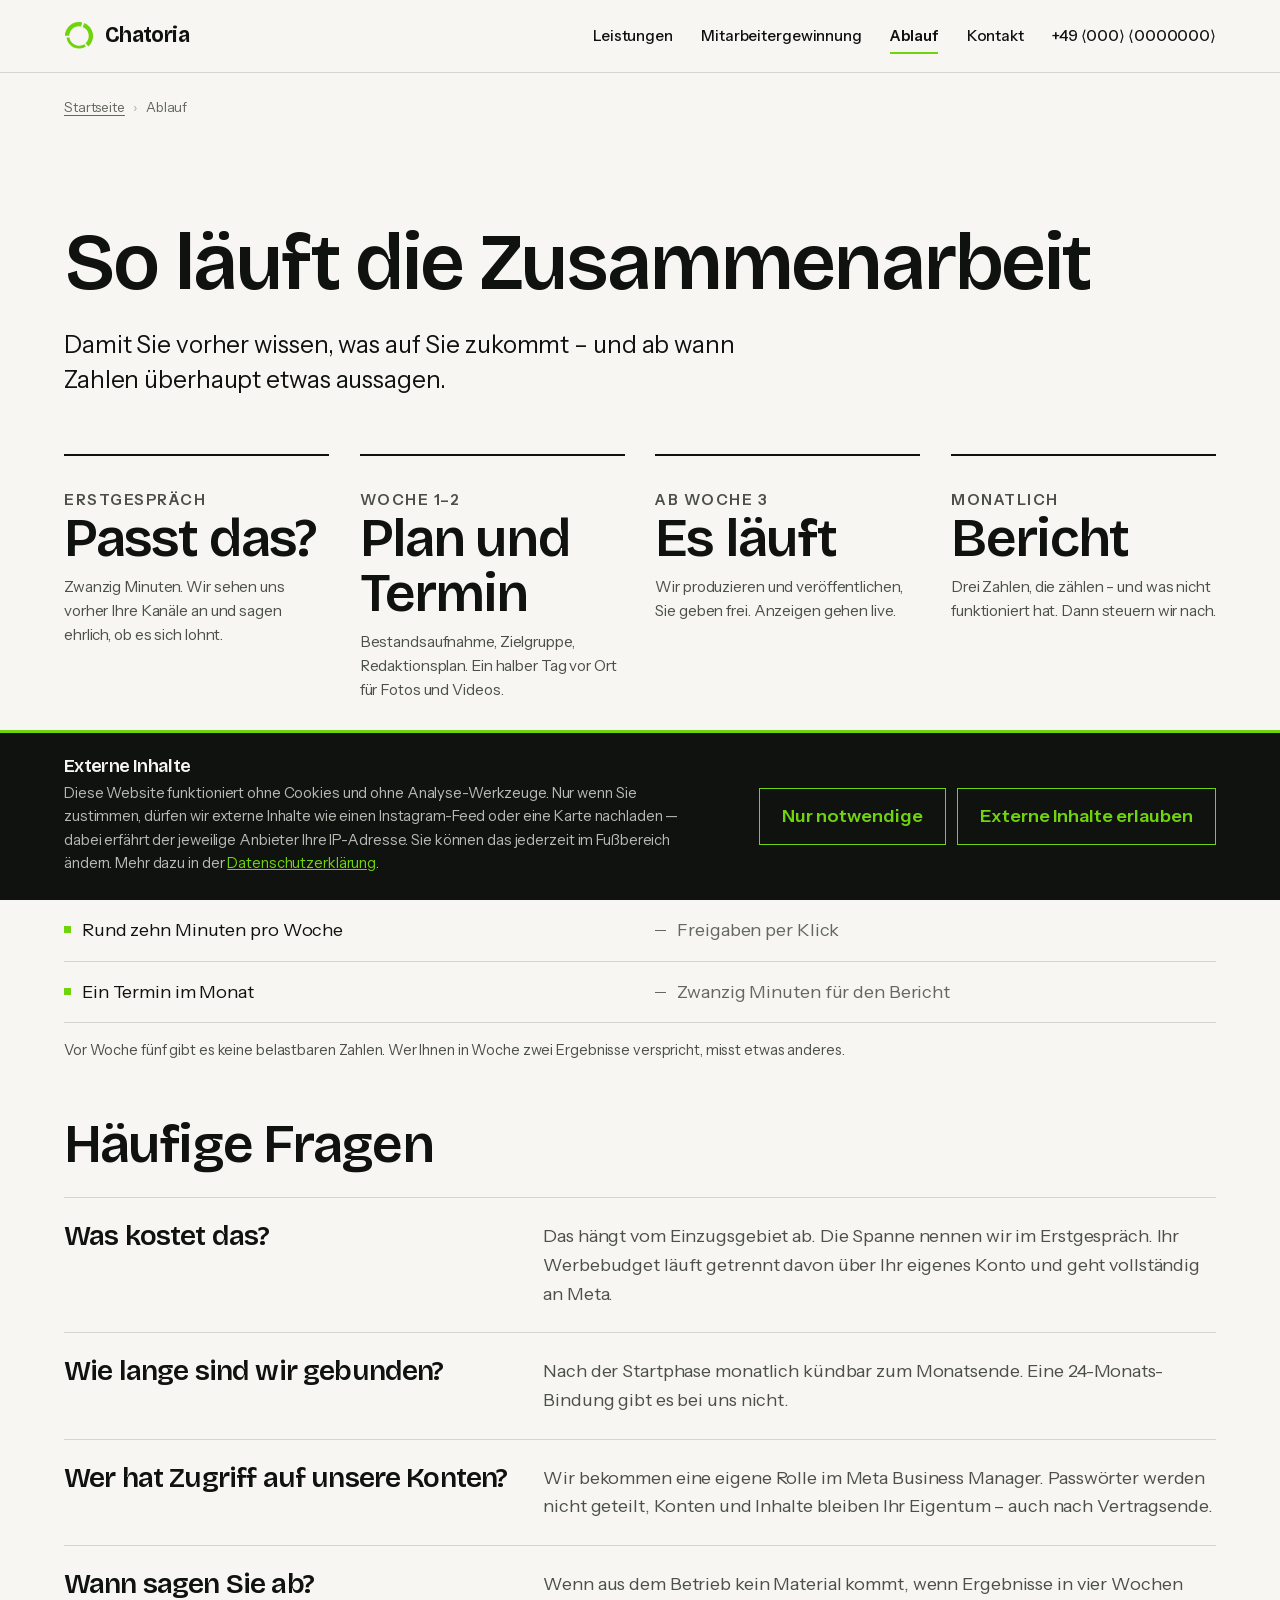
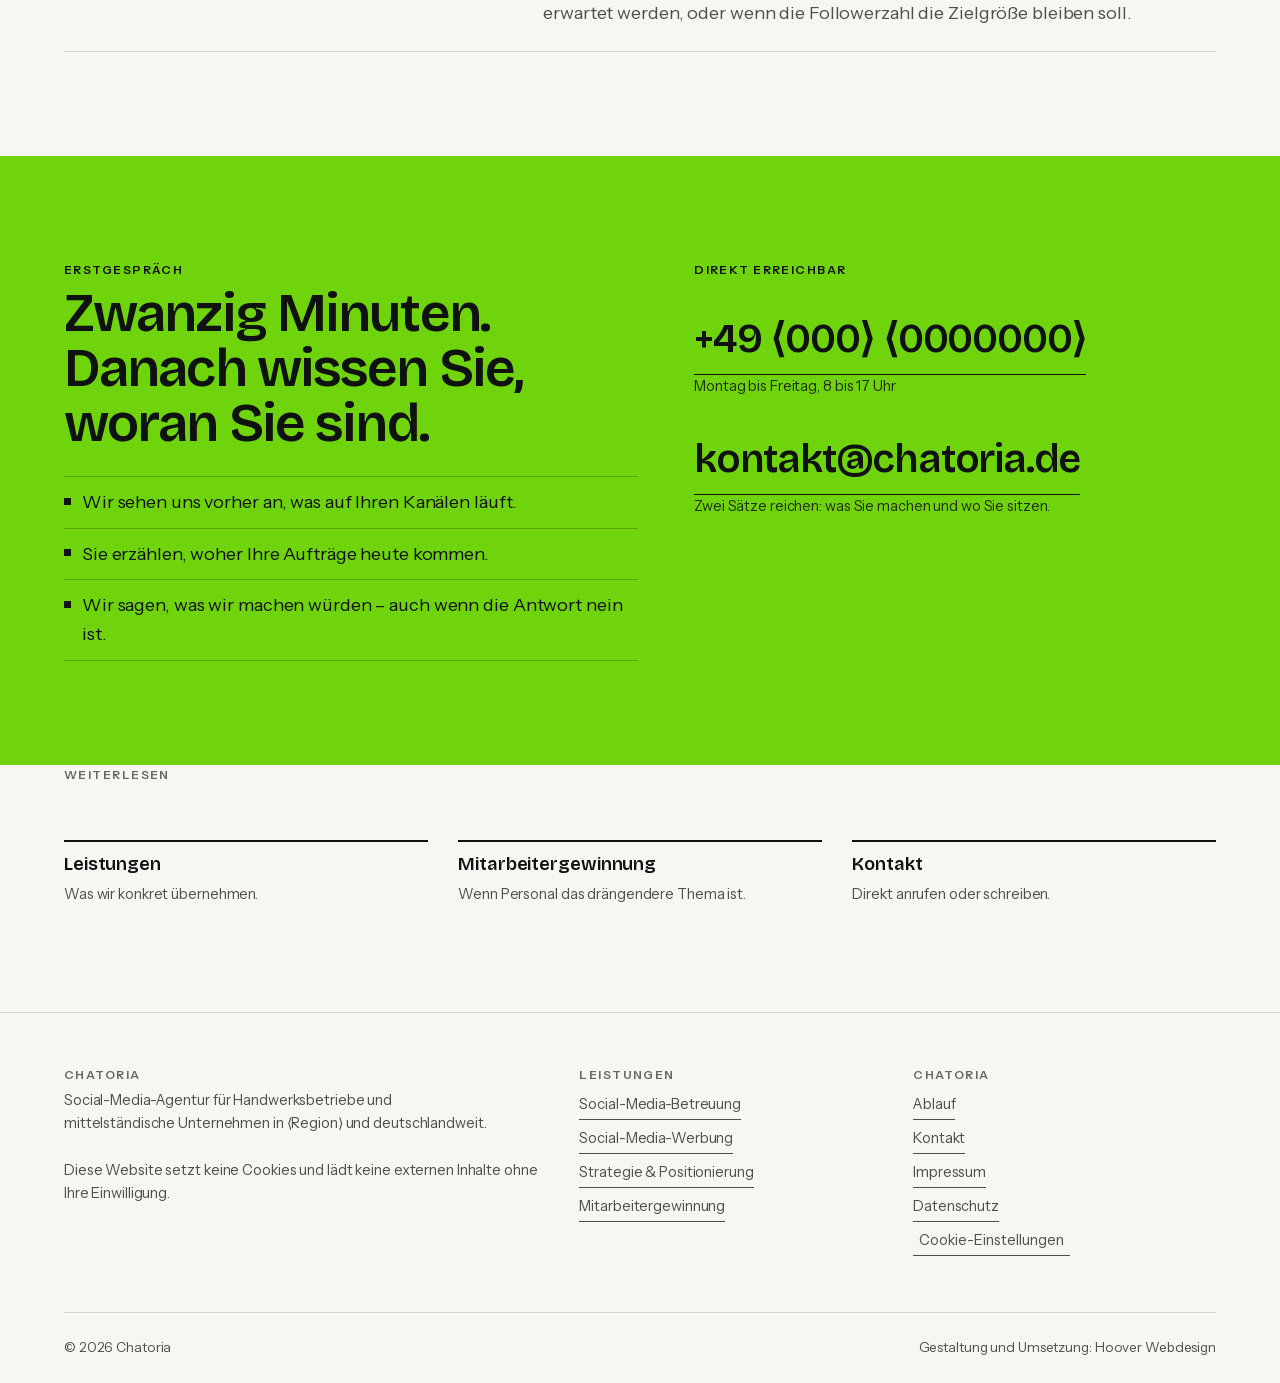
==== ablauf/index.html @ 35002ccc "Demo-Stand 2026-08-23 19:12" ====
<!doctype html>
<html lang="de">
<head>
<meta charset="utf-8">
<meta name="viewport" content="width=device-width, initial-scale=1, viewport-fit=cover">
<meta http-equiv="Content-Security-Policy" content="default-src 'self'; script-src 'self'; style-src 'self'; img-src 'self' data:; font-src 'self'; connect-src 'none'; object-src 'none'; frame-src 'none'; base-uri 'self'; form-action 'self'">
<meta name="referrer" content="strict-origin-when-cross-origin">

<title>Ablauf der Zusammenarbeit | Chatoria</title>
<meta name="description" content="So läuft die Zusammenarbeit mit Chatoria: Erstgespräch, Audit und Plan, Umsetzung, Monatsbericht. Ihr Aufwand liegt bei rund einer Stunde im Monat.">
<link rel="canonical" href="https://www.chatoria.de/ablauf/">
<meta name="robots" content="index, follow, max-image-preview:large">
<meta name="theme-color" content="#F7F6F3">

<meta property="og:type" content="website">
<meta property="og:locale" content="de_DE">
<meta property="og:site_name" content="Chatoria">
<meta property="og:title" content="So läuft die Zusammenarbeit">
<meta property="og:description" content="So läuft die Zusammenarbeit mit Chatoria: Erstgespräch, Audit und Plan, Umsetzung, Monatsbericht. Ihr Aufwand liegt bei rund einer Stunde im Monat.">
<meta property="og:url" content="https://www.chatoria.de/ablauf/">
<meta property="og:image" content="https://www.chatoria.de/assets/img/og.png">
<meta name="twitter:card" content="summary_large_image">

<link rel="icon" href="data:image/svg+xml,%3Csvg xmlns='http://www.w3.org/2000/svg' viewBox='0 0 100 100'%3E%3Crect width='100' height='100' fill='%23101210'/%3E%3Cg fill='%236FD40C' transform='translate(50 50) scale(.82) translate(-50 -50)'%3E%3Cpath d='M67.61 6.42A47 47 0 0 1 81.45 84.93L71.75 74.15A32.5 32.5 0 0 0 62.17 19.87Z'/%3E%3Cpath d='M72.87 85.22A42 42 0 0 1 8.41 55.85L17.82 54.52A32.5 32.5 0 0 0 67.7 77.26Z'/%3E%3Cpath d='M3.01 49.18A47 47 0 0 1 60.57 4.2L57.31 18.33A32.5 32.5 0 0 0 17.5 49.43Z'/%3E%3C/g%3E%3C/svg%3E">
<link rel="preload" href="/assets/fonts/bricolage-latin.woff2" as="font" type="font/woff2" crossorigin>
<link rel="preload" href="/assets/fonts/instrument-latin.woff2" as="font" type="font/woff2" crossorigin>
<link rel="stylesheet" href="/assets/css/style.css?v=20260823">

<script type="application/ld+json">
{
  "@context": "https://schema.org",
  "@graph": [
    {
      "@type": "ProfessionalService",
      "@id": "https://www.chatoria.de/#org",
      "name": "Chatoria",
      "description": "Social-Media-Agentur für Handwerksbetriebe und mittelständische Unternehmen: Betreuung von Instagram- und Facebook-Kanälen, Werbeanzeigen und Mitarbeitergewinnung.",
      "url": "https://www.chatoria.de/",
      "email": "kontakt@chatoria.de",
      "telephone": "+49-000-0000000",
      "address": { "@type": "PostalAddress", "streetAddress": "⟨Straße⟩", "postalCode": "⟨PLZ⟩", "addressLocality": "⟨Ort⟩", "addressCountry": "DE" },
      "areaServed": { "@type": "Country", "name": "Deutschland" },
      "knowsAbout": ["Social Media für Handwerksbetriebe","Instagram für Handwerker","Facebook-Werbeanzeigen","Mitarbeitergewinnung über Social Media","Content-Planung","Social-Media-Strategie"]
    },
    {
      "@type": "BreadcrumbList",
      "itemListElement": [
      {"@type":"ListItem","position":1,"name":"Startseite","item":"https://www.chatoria.de/"},
      {"@type":"ListItem","position":2,"name":"Ablauf","item":"https://www.chatoria.de/ablauf/"}
      ]
    }
  ]
}
</script>
</head>
<body>
<a class="skip" href="#inhalt">Zum Inhalt springen</a>

<header class="kopf">
  <div class="breit kopf__innen">
    <a class="logo" href="/" aria-label="Chatoria, zur Startseite">
      <svg viewBox="0 0 100 100" aria-hidden="true">
        <path d="M67.61 6.42A47 47 0 0 1 81.45 84.93L71.75 74.15A32.5 32.5 0 0 0 62.17 19.87Z"/>
        <path d="M72.87 85.22A42 42 0 0 1 8.41 55.85L17.82 54.52A32.5 32.5 0 0 0 67.7 77.26Z"/>
        <path d="M3.01 49.18A47 47 0 0 1 60.57 4.2L57.31 18.33A32.5 32.5 0 0 0 17.5 49.43Z"/>
      </svg>
      <span>Chatoria</span>
    </a>
    <nav class="nav" aria-label="Hauptnavigation">
      <a href="/leistungen/">Leistungen</a>
      <a href="/mitarbeitergewinnung/">Mitarbeitergewinnung</a>
      <a href="/ablauf/" aria-current="page">Ablauf</a>
      <a href="/kontakt/">Kontakt</a>
      <a class="nav__tel" href="tel:+490000000000">+49 ⟨000⟩ ⟨0000000⟩</a>
    </nav>
  </div>
</header>

<nav class="breit krumen" aria-label="Brotkrumennavigation">
  <ol>
    <li><a href="/">Startseite</a></li>
    <li><span aria-current="page">Ablauf</span></li>
  </ol>
</nav>

<main id="inhalt" class="breit block">
  <h1>So läuft die Zusammenarbeit</h1>
  <p class="gross liste--nah">Damit Sie vorher wissen, was auf Sie zukommt – und ab wann Zahlen überhaupt etwas aussagen.</p>

  <div class="ablauf liste">
    <div class="schritt">
      <p class="schritt__zeit">Erstgespräch</p>
      <h2>Passt das?</h2>
      <p>Zwanzig Minuten. Wir sehen uns vorher Ihre Kanäle an und sagen ehrlich, ob es sich lohnt.</p>
    </div>
    <div class="schritt">
      <p class="schritt__zeit">Woche 1–2</p>
      <h2>Plan und Termin</h2>
      <p>Bestandsaufnahme, Zielgruppe, Redaktionsplan. Ein halber Tag vor Ort für Fotos und Videos.</p>
    </div>
    <div class="schritt">
      <p class="schritt__zeit">Ab Woche 3</p>
      <h2>Es läuft</h2>
      <p>Wir produzieren und veröffentlichen, Sie geben frei. Anzeigen gehen live.</p>
    </div>
    <div class="schritt">
      <p class="schritt__zeit">Monatlich</p>
      <h2>Bericht</h2>
      <p>Drei Zahlen, die zählen – und was nicht funktioniert hat. Dann steuern wir nach.</p>
    </div>
  </div>

  <section class="liste">
    <h2>Was bei Ihnen an Zeit hängen bleibt</h2>
    <div class="liste--nah">
      <div class="paar"><p class="paar__ja">Einmalig ein halber Tag</p><p class="paar__nein">Der Termin vor Ort für Fotos und Videos</p></div>
      <div class="paar"><p class="paar__ja">Rund zehn Minuten pro Woche</p><p class="paar__nein">Freigaben per Klick</p></div>
      <div class="paar"><p class="paar__ja">Ein Termin im Monat</p><p class="paar__nein">Zwanzig Minuten für den Bericht</p></div>
    </div>
    <p class="klein hinweis">Vor Woche fünf gibt es keine belastbaren Zahlen. Wer Ihnen in Woche zwei Ergebnisse verspricht, misst etwas anderes.</p>
  </section>

  <section class="liste">
    <h2>Häufige Fragen</h2>
    <div class="liste--nah">
      <div class="frage"><h3>Was kostet das?</h3><p>Das hängt vom Einzugsgebiet ab. Die Spanne nennen wir im Erstgespräch. Ihr Werbebudget läuft getrennt davon über Ihr eigenes Konto und geht vollständig an Meta.</p></div>
      <div class="frage"><h3>Wie lange sind wir gebunden?</h3><p>Nach der Startphase monatlich kündbar zum Monatsende. Eine 24-Monats-Bindung gibt es bei uns nicht.</p></div>
      <div class="frage"><h3>Wer hat Zugriff auf unsere Konten?</h3><p>Wir bekommen eine eigene Rolle im Meta Business Manager. Passwörter werden nicht geteilt, Konten und Inhalte bleiben Ihr Eigentum – auch nach Vertragsende.</p></div>
      <div class="frage"><h3>Wann sagen Sie ab?</h3><p>Wenn aus dem Betrieb kein Material kommt, wenn Ergebnisse in vier Wochen erwartet werden, oder wenn die Followerzahl die Zielgröße bleiben soll.</p></div>
    </div>
  </section>
</main>

  <section class="kontakt block">
    <div class="breit kontakt__innen">
      <div>
        <div class="kopfgruppe kopfgruppe--eng"><p class="marke erbt">Erstgespräch</p>
        <h2>Zwanzig Minuten. Danach wissen Sie, woran Sie sind.</h2></div>
        <div class="liste--nah">
          <p class="kontakt__punkt">Wir sehen uns vorher an, was auf Ihren Kanälen läuft.</p>
          <p class="kontakt__punkt">Sie erzählen, woher Ihre Aufträge heute kommen.</p>
          <p class="kontakt__punkt">Wir sagen, was wir machen würden – auch wenn die Antwort nein ist.</p>
        </div>
      </div>
      <div class="kontakt__wege">
        <p class="marke erbt">Direkt erreichbar</p>
        <p class="abstand-oben"><a class="link tel" href="tel:+490000000000">+49 ⟨000⟩ ⟨0000000⟩</a></p>
        <p class="klein">Montag bis Freitag, 8 bis 17 Uhr</p>
        <p class="liste--nah"><a class="link tel" href="mailto:kontakt@chatoria.de">kontakt@chatoria.de</a></p>
        <p class="klein">Zwei Sätze reichen: was Sie machen und wo Sie sitzen.</p>
      </div>
    </div>
  </section>

  <section class="breit block ohne-oben">
    <p class="marke">Weiterlesen</p>
    <div class="weiter">
      <a href="/leistungen/"><strong>Leistungen</strong><span>Was wir konkret übernehmen.</span></a>
      <a href="/mitarbeitergewinnung/"><strong>Mitarbeitergewinnung</strong><span>Wenn Personal das drängendere Thema ist.</span></a>
      <a href="/kontakt/"><strong>Kontakt</strong><span>Direkt anrufen oder schreiben.</span></a>
    </div>
  </section>

<footer class="fuss breit">
  <div class="fuss__reihe">
    <div>
      <h2>Chatoria</h2>
      <p class="klein fuss-text">Social-Media-Agentur für Handwerksbetriebe und mittelständische Unternehmen in ⟨Region⟩ und deutschlandweit.</p>
      <p class="klein abstand-oben">Diese Website setzt keine Cookies und lädt keine externen Inhalte ohne Ihre Einwilligung.</p>
    </div>
    <div>
      <h2>Leistungen</h2>
      <ul class="klein">
        <li><a class="link" href="/leistungen/social-media-betreuung/">Social-Media-Betreuung</a></li>
        <li><a class="link" href="/leistungen/social-media-werbung/">Social-Media-Werbung</a></li>
        <li><a class="link" href="/leistungen/strategie/">Strategie &amp; Positionierung</a></li>
        <li><a class="link" href="/mitarbeitergewinnung/">Mitarbeitergewinnung</a></li>
      </ul>
    </div>
    <div>
      <h2>Chatoria</h2>
      <ul class="klein">
        <li><a class="link" href="/ablauf/">Ablauf</a></li>
        <li><a class="link" href="/kontakt/">Kontakt</a></li>
        <li><a class="link" href="/impressum/">Impressum</a></li>
        <li><a class="link" href="/datenschutz/">Datenschutz</a></li>
        <li><button type="button" class="link" id="consent-neu">Cookie-Einstellungen</button></li>
      </ul>
    </div>
  </div>
  <div class="fuss__unten">
    <span>© 2026 Chatoria</span>
    <span>Gestaltung und Umsetzung: Hoover Webdesign</span>
  </div>
</footer>

<nav class="rufleiste" aria-label="Direktkontakt">
  <a href="tel:+490000000000">Anrufen</a>
  <a href="mailto:kontakt@chatoria.de">E-Mail</a>
</nav>

<aside class="consent" id="consent" role="dialog" aria-modal="false" aria-labelledby="consent-titel" data-offen="false" hidden>
  <div class="breit consent__innen">
    <div>
      <h2 id="consent-titel">Externe Inhalte</h2>
      <p>Diese Website funktioniert ohne Cookies und ohne Analyse-Werkzeuge. Nur wenn Sie zustimmen, dürfen wir externe Inhalte wie einen Instagram-Feed oder eine Karte nachladen — dabei erfährt der jeweilige Anbieter Ihre IP-Adresse. Sie können das jederzeit im Fußbereich ändern. Mehr dazu in der <a href="/datenschutz/">Datenschutzerklärung</a>.</p>
    </div>
    <div class="consent__knoepfe">
      <button type="button" class="consent__nein" id="consent-nein">Nur notwendige</button>
      <button type="button" class="consent__ja" id="consent-ja">Externe Inhalte erlauben</button>
    </div>
  </div>
</aside>

<script src="/assets/js/app.js?v=20260823"></script>
</body>
</html>
---- assets/css/style.css ----
/* ============================================================
   Schriften — lokal, keine Verbindung zu Google.
   Bricolage Grotesque (Display) hat drei variable Achsen;
   opsz und wdth sind fest auf 14/100 gesetzt, sonst kostet
   die Datei 180 statt 59 KB. Instrument Sans traegt den Text.
   ============================================================ */
@font-face{
  font-family:'Bricolage'; font-style:normal; font-weight:400 800; font-display:swap;
  src:url('/assets/fonts/bricolage-latin.woff2') format('woff2');
  unicode-range:U+0000-00FF,U+0131,U+0152-0153,U+02BB-02BC,U+02C6,U+02DA,U+02DC,U+0304,U+0308,U+0329,U+2000-206F,U+20AC,U+2122,U+2191,U+2193,U+2212,U+2215,U+FEFF,U+FFFD;
}
@font-face{
  font-family:'Bricolage'; font-style:normal; font-weight:400 800; font-display:swap;
  src:url('/assets/fonts/bricolage-latin-ext.woff2') format('woff2');
  unicode-range:U+0100-02BA,U+02BD-02C5,U+02C7-02CC,U+02CE-02D7,U+02DD-02FF,U+0304,U+0308,U+0329,U+1D00-1DBF,U+1E00-1E9F,U+1EF2-1EFF,U+2020,U+20A0-20AB,U+20AD-20C0,U+2113,U+2C60-2C7F,U+A720-A7FF;
}
@font-face{
  font-family:'Instrument'; font-style:normal; font-weight:400 700; font-display:swap;
  src:url('/assets/fonts/instrument-latin.woff2') format('woff2');
  unicode-range:U+0000-00FF,U+0131,U+0152-0153,U+02BB-02BC,U+02C6,U+02DA,U+02DC,U+0304,U+0308,U+0329,U+2000-206F,U+20AC,U+2122,U+2191,U+2193,U+2212,U+2215,U+FEFF,U+FFFD;
}
@font-face{
  font-family:'Instrument'; font-style:normal; font-weight:400 700; font-display:swap;
  src:url('/assets/fonts/instrument-latin-ext.woff2') format('woff2');
  unicode-range:U+0100-02BA,U+02BD-02C5,U+02C7-02CC,U+02CE-02D7,U+02DD-02FF,U+0304,U+0308,U+0329,U+1D00-1DBF,U+1E00-1E9F,U+1EF2-1EFF,U+2020,U+20A0-20AB,U+20AD-20C0,U+2113,U+2C60-2C7F,U+A720-A7FF;
}

/* ============================================================
   Chatoria — Designsystem
   Wenige Bausteine, grosse Flaechen, alles linksbuendig.
   Die Ordnung entsteht aus dem Wechsel Hell -> Dunkel -> Gruen,
   nicht aus Nummerierung oder Kartenrastern.

   REGEL ZUR MARKENFARBE: #6FD40C hat gegen Weiss nur 1,89:1
   und ist auf hellem Grund als Textfarbe unbrauchbar. Sie ist
   Flaeche, Linie und Marke. Auf Dunkel darf sie Text sein
   (9,64:1). Fuer gruenen Text auf Hell gibt es --gruen-tief.
   ============================================================ */
:root{
  --hell:      #F7F6F3;
  --hell-2:    #EDEBE5;
  --dunkel:    #101210;
  --tinte:     #101210;   /* 16,5:1 auf Hell */
  --tinte-2:   #4C5049;   /*  7,4:1 */
  --tinte-3:   #64685F;   /*  5,1:1 */
  --linie:     rgba(16,18,16,.14);
  --linie-2:   rgba(16,18,16,.3);
  --gruen:     #6FD40C;
  --gruen-tief:#3F7A06;   /*  4,7:1 auf Hell */

  --focus: var(--gruen-tief);

  --display: 'Bricolage', -apple-system, BlinkMacSystemFont, 'Segoe UI', Arial, sans-serif;
  --text:    'Instrument', -apple-system, BlinkMacSystemFont, 'Segoe UI', Arial, sans-serif;

  --breit: 1280px;
  --rand:  clamp(20px, 5vw, 64px);
  --gap:   clamp(16px, 2.4vw, 32px);

  --s1: 8px;
  --s2: 24px;
  --s3: 56px;
  --s4: 104px;

  --e: cubic-bezier(.16,1,.3,1);
}

*,*::before,*::after{ box-sizing:border-box; }

html{ -webkit-text-size-adjust:100%; scroll-behavior:smooth; }
body{
  margin:0; background:var(--hell); color:var(--tinte);
  font-family:var(--text);
  font-size:clamp(1rem,.4vw + .92rem,1.12rem);
  line-height:1.6; letter-spacing:-.006em;
  -webkit-font-smoothing:antialiased; -moz-osx-font-smoothing:grayscale;
  overflow-x:hidden;
}
body.is-locked{ overflow:hidden; }

img,svg{ display:block; max-width:100%; }
a{ color:inherit; text-decoration:none; }
code,kbd,samp,pre{ font-family:inherit; font-size:inherit; }
button{ font:inherit; color:inherit; background:none; border:0; cursor:pointer; }
h1,h2,h3,p,dl,dd,ul{ margin:0; padding:0; }
ul{ list-style:none; }

:focus-visible{ outline:2px solid var(--focus); outline-offset:3px; }
::selection{ background:var(--gruen); color:var(--tinte); }

.sr-only{
  position:absolute!important; width:1px; height:1px; padding:0; margin:-1px;
  overflow:hidden; clip:rect(0 0 0 0); white-space:nowrap; border:0;
}
.skip{
  position:fixed; top:-100px; left:16px; z-index:3000;
  background:var(--tinte); color:var(--hell); padding:10px 18px;
  font-weight:600; transition:top .2s;
}
.skip:focus{ top:16px; }

/* ---------- Grundbausteine ---------- */
.breit{ width:100%; max-width:var(--breit); margin-inline:auto; padding-inline:var(--rand); }
.block{ padding-block:var(--s4); scroll-margin-top:24px; }

h1,h2,h3,.display{
  font-family:var(--display); font-weight:600;
  letter-spacing:-.035em; line-height:1.02;
  overflow-wrap:break-word; hyphens:manual;
}
h1{ font-size:clamp(2.5rem,6.2vw,5.4rem); }
h2{ font-size:clamp(1.9rem,4.2vw,3.4rem); }
h3{ font-size:clamp(1.3rem,2.2vw,1.75rem); letter-spacing:-.03em; }

.gross{ font-size:clamp(1.15rem,1.4vw + .8rem,1.5rem); line-height:1.45; max-width:44ch; }
.klein{ font-size:.9rem; color:var(--tinte-2); }
.marke{
  font-family:var(--text); font-size:.75rem; font-weight:600;
  text-transform:uppercase; letter-spacing:.12em; color:var(--tinte-3);
}

/* Textlink: Unterstrich waechst von links weg */
.link{
  background-image:linear-gradient(currentColor,currentColor);
  background-repeat:no-repeat; background-position:0 100%; background-size:100% 1px;
  transition:background-size .3s var(--e); padding-bottom:1px;
}
.link:hover{ background-size:0 1px; background-position:100% 100%; }

/* Der einzige Knopf der Seite */
.knopf{
  display:inline-block; background:var(--tinte); color:var(--hell);
  font-weight:600; padding:15px 26px; transition:background .2s;
}
.knopf:hover{ background:var(--gruen); color:var(--tinte); }
.knopf--hell{ background:var(--gruen); color:var(--tinte); }
.knopf--hell:hover{ background:var(--tinte); color:var(--hell); }

/* ---------- Kopf ---------- */
.kopfleiste{
  display:flex; align-items:center; justify-content:space-between;
  gap:var(--s2); padding-block:var(--s2);
}
.logo{ display:flex; align-items:center; gap:11px; }
.logo svg{ width:30px; height:30px; fill:var(--gruen); flex:0 0 auto; }
.logo span{ font-family:var(--display); font-weight:700; font-size:1.32rem; letter-spacing:-.03em; }
.kopfleiste .klein{ text-align:right; }

.aufmacher{ padding-block:var(--s3) var(--s4); border-top:1px solid var(--linie); }
.aufmacher h1{ max-width:16ch; }
.aufmacher .gross{ margin-top:var(--s2); }
.aufmacher__zeile{
  margin-top:var(--s3); padding-top:var(--s2); border-top:1px solid var(--linie);
  display:flex; flex-wrap:wrap; align-items:center; gap:var(--s2) var(--s3);
}
.tel{ font-family:var(--display); font-weight:600; font-size:clamp(1.3rem,2.4vw,1.9rem); letter-spacing:-.03em; }

/* ---------- Leistungen ---------- */
.leistung{
  display:grid; grid-template-columns:64px 1fr minmax(0,26ch);
  gap:var(--gap); align-items:start;
  padding-block:var(--s3); border-top:1px solid var(--linie);
}
.leistung:last-of-type{ border-bottom:1px solid var(--linie); }
.leistung__ring{ width:52px; height:52px; }
.leistung__ring .seg{ fill:var(--linie-2); }
.leistung__ring .seg--an{ fill:var(--gruen); }
.leistung p{ margin-top:var(--s1); color:var(--tinte-2); max-width:46ch; }
.leistung ul{ display:flex; flex-wrap:wrap; gap:6px; }
.leistung li{
  font-size:.82rem; font-weight:500; color:var(--tinte-2);
  border:1px solid var(--linie-2); padding:4px 10px;
}

/* ---------- Ablauf ---------- */
.ablauf{ display:grid; grid-template-columns:repeat(4,minmax(0,1fr)); gap:var(--gap); }
.schritt{ border-top:2px solid var(--tinte); padding-top:var(--s2); }
.schritt__zeit{ font-weight:600; font-size:.8rem; text-transform:uppercase; letter-spacing:.1em; color:var(--gruen-tief); }
.schritt h3{ margin-top:var(--s1); font-size:1.2rem; }
.schritt p{ margin-top:var(--s1); font-size:.95rem; color:var(--tinte-2); }

/* ---------- Klartext: zwei Spalten, eine Linie pro Paar ---------- */
.paar{
  display:grid; grid-template-columns:1fr 1fr; gap:var(--gap);
  padding-block:16px; border-top:1px solid var(--linie);
}
.paar:last-of-type{ border-bottom:1px solid var(--linie); }
.paar__ja,.paar__nein{ display:flex; gap:11px; }
.paar__ja::before{ content:""; flex:0 0 auto; width:7px; height:7px; background:var(--gruen); margin-top:.55em; }
.paar__nein{ color:var(--tinte-3); }
.paar__nein::before{ content:""; flex:0 0 auto; width:11px; height:1px; background:var(--tinte-3); margin-top:.8em; }

/* ---------- Belege ---------- */
.beleg{
  display:grid; grid-template-columns:1.4fr 1fr 1fr auto; gap:var(--gap);
  align-items:baseline; padding-block:15px; border-top:1px solid var(--linie);
}
.beleg:last-of-type{ border-bottom:1px solid var(--linie); }
.beleg strong{ font-family:var(--display); font-weight:600; font-size:1.1rem; }
.platzhalter{
  font-size:.72rem; font-weight:600; text-transform:uppercase; letter-spacing:.08em;
  color:var(--tinte-3); border:1px dashed var(--linie-2); padding:3px 8px; display:inline-block;
}

/* ---------- Fragen ---------- */
.frage{ padding-block:var(--s2); border-top:1px solid var(--linie); display:grid; grid-template-columns:1fr 1.5fr; gap:var(--gap); }
.frage:last-of-type{ border-bottom:1px solid var(--linie); }
.frage p{ color:var(--tinte-2); }

/* ---------- Dunkle Flaeche ---------- */
.dunkel{
  background:var(--dunkel); color:var(--hell);
  --focus:var(--gruen); --linie:rgba(247,246,243,.16); --linie-2:rgba(247,246,243,.32);
  --tinte-2:#B6BAB2; --tinte-3:#989D94;
  position:relative; overflow:hidden;
}
.dunkel .marke{ color:var(--gruen); }
.dunkel__ring{ position:absolute; right:-8%; top:50%; transform:translateY(-50%); width:min(46vw,460px); opacity:.09; pointer-events:none; }
.dunkel__ring path{ fill:var(--gruen); }
.dunkel .knopf{ background:var(--gruen); color:var(--tinte); }
.dunkel .knopf:hover{ background:var(--hell); }

/* ---------- Gruenes Kontaktfeld ---------- */
.kontakt{
  background:var(--gruen); color:var(--tinte);
  --focus:var(--tinte); --linie:rgba(16,18,16,.24); --linie-2:rgba(16,18,16,.45);
  --tinte-2:#22300A; --tinte-3:#22300A;
}
.kontakt__innen{ display:grid; grid-template-columns:1.1fr 1fr; gap:var(--s3); align-items:start; }
.kontakt__wege a{ display:inline-block; }
.kontakt .tel{ font-size:clamp(1.6rem,3.2vw,2.5rem); }
.kontakt__punkt{ display:flex; gap:11px; padding-block:11px; border-top:1px solid var(--linie); }
.kontakt__punkt:last-child{ border-bottom:1px solid var(--linie); }
.kontakt__punkt::before{ content:""; flex:0 0 auto; width:7px; height:7px; background:var(--tinte); margin-top:.55em; }

/* ---------- Fuss ---------- */
.fuss{ border-top:1px solid var(--linie); padding-block:var(--s3) var(--s2); }
.fuss__reihe{ display:grid; grid-template-columns:1.6fr 1fr 1fr; gap:var(--gap); }
.fuss h2{ font-family:var(--text); font-size:.75rem; font-weight:600; text-transform:uppercase; letter-spacing:.12em; color:var(--tinte-3); margin-bottom:var(--s1); }
.fuss li+li{ margin-top:3px; }
.fuss__unten{
  margin-top:var(--s3); padding-top:var(--s2); border-top:1px solid var(--linie);
  display:flex; flex-wrap:wrap; gap:var(--s1) var(--s2); justify-content:space-between;
  font-size:.85rem; color:var(--tinte-2);
}

/* ---------- Rechtsseiten ---------- */
.rechtstext{ max-width:70ch; }
.rechtstext h2{ font-size:clamp(1.4rem,2.6vw,2rem); margin-top:var(--s3); padding-top:var(--s2); border-top:1px solid var(--linie); }
.rechtstext h3{ font-size:1.15rem; margin-top:var(--s2); }
.rechtstext p,.rechtstext ul{ margin-top:var(--s1); }
.rechtstext li{ padding-left:17px; position:relative; margin-top:4px; }
.rechtstext li::before{ content:""; position:absolute; left:0; top:.6em; width:6px; height:6px; background:var(--gruen); }

/* ============================================================
   Einwilligungsbanner
   Beide Schaltflaechen sind gleichrangig — kein Dark Pattern.
   Die Entscheidung liegt im localStorage, nicht in einem Cookie;
   sie ist technisch notwendig und damit einwilligungsfrei.
   ============================================================ */
.consent{
  position:fixed; inset:auto 0 0 0; z-index:2000;
  background:var(--dunkel); color:var(--hell);
  border-top:3px solid var(--gruen);
  transform:translateY(101%); transition:transform .45s var(--e);
  --focus:var(--gruen);
}
.consent[data-offen="true"]{ transform:none; }
.consent__innen{ padding-block:var(--s2); display:grid; grid-template-columns:1fr auto; gap:var(--s2) var(--s3); align-items:center; }
.consent h2{ font-size:1.15rem; }
.consent p{ margin-top:6px; font-size:.92rem; color:#B6BAB2; max-width:74ch; }
.consent a{ color:var(--gruen); text-decoration:underline; }
.consent__knoepfe{ display:flex; gap:11px; flex-wrap:wrap; }
/* Beide Schaltflaechen sind bewusst identisch gestaltet: gleiche
   Groesse, gleiche Farbe, gleiche Gewichtung. Eine hervorgehobene
   Zustimmung neben einem blassen "Ablehnen" gilt den deutschen
   Aufsichtsbehoerden als Dark Pattern und macht die Einwilligung
   angreifbar. */
.consent__knoepfe button{
  font-weight:600; padding:13px 22px;
  border:1px solid var(--gruen); background:none; color:var(--gruen);
  transition:background .2s, color .2s;
}
.consent__knoepfe button:hover{ background:var(--gruen); color:var(--tinte); }

/* Platzhalter fuer externe Inhalte, solange keine Einwilligung vorliegt */
.extern{ border:1px dashed var(--linie-2); padding:var(--s2); text-align:left; }
.extern p{ color:var(--tinte-2); font-size:.92rem; max-width:52ch; }
.extern button{ margin-top:var(--s1); font-weight:600; text-decoration:underline; color:var(--gruen-tief); }

/* ---------- Bewegung ---------- */
.auf{ opacity:0; transform:translateY(14px); transition:opacity .55s var(--e), transform .55s var(--e); }
.auf.da{ opacity:1; transform:none; }

@media (prefers-reduced-motion:reduce){
  html{ scroll-behavior:auto; }
  *,*::before,*::after{ transition-duration:1ms!important; animation-duration:1ms!important; }
  .auf{ opacity:1; transform:none; }
}

/* ---------- Breakpoints ---------- */
@media (max-width:900px){
  :root{ --s4:72px; --s3:40px; }
  .ablauf{ grid-template-columns:repeat(2,minmax(0,1fr)); row-gap:var(--s2); }
  .kontakt__innen{ grid-template-columns:1fr; gap:var(--s2); }
  .kontakt__wege{ order:-1; }
  .leistung{ grid-template-columns:52px 1fr; }
  .leistung ul{ grid-column:2 / -1; margin-top:var(--s2); }
  .frage{ grid-template-columns:1fr; gap:var(--s1); }
  .fuss__reihe{ grid-template-columns:1fr 1fr; row-gap:var(--s2); }
  .consent__innen{ grid-template-columns:1fr; }
}

@media (max-width:600px){
  :root{ --rand:22px; --s4:56px; }
  .kopfleiste{ flex-wrap:wrap; gap:var(--s1); }
  .kopfleiste .klein{ text-align:left; }
  .ablauf{ grid-template-columns:1fr; }
  .schritt{ padding-top:var(--s1); }
  .paar{ grid-template-columns:1fr; gap:4px; }
  .paar__nein{ padding-left:18px; }
  .beleg{ grid-template-columns:1fr auto; gap:2px var(--gap); }
  .beleg span:nth-of-type(1),.beleg span:nth-of-type(2){ grid-column:1 / -1; }
  .leistung{ grid-template-columns:1fr; }
  .leistung__ring{ width:44px; height:44px; }
  .leistung ul{ grid-column:1 / -1; }
  .fuss__reihe{ grid-template-columns:1fr; }
  .aufmacher__zeile{ gap:var(--s2); }
}

/* ============================================================
   Abschnittsköpfe und Abstände
   Diese Klassen ersetzen die frueheren style="..."-Attribute.
   Das ist kein Schoenheitsthema: Die Sicherheitsrichtlinie im
   Dokumentkopf verbietet Inline-Styles (style-src 'self' ohne
   'unsafe-inline'). Nur so bleibt die Richtlinie streng.
   ============================================================ */
.kopfgruppe h2{ margin-top:var(--s1); }
.kopfgruppe--eng h2{ max-width:18ch; }
.kopfgruppe--mittel h2{ max-width:20ch; }
.kopfgruppe--weit h2{ max-width:22ch; }

.liste{ margin-top:var(--s3); }
.liste--nah{ margin-top:var(--s2); }
.ohne-oben{ padding-top:0; }
.gestapelt{ position:relative; }
.erbt{ color:inherit; }
.hinweis{ margin-top:16px; }
.hinweis--breit{ max-width:56ch; }
.fuss-text{ max-width:44ch; }
.abstand-oben{ margin-top:var(--s2); }

/* ============================================================
   Tap-Ziele
   Textlinks in Listen sind sonst nur rund 19px hoch. WCAG 2.2
   (Erfolgskriterium 2.5.8) verlangt mindestens 24px — sonst
   trifft man sie auf dem Handy mit dem Finger schlecht.
   ============================================================ */
.fuss li a,
.fuss li button,
.fuss__unten a,
.fuss__unten button,
.kopfleiste a.link,
.kontakt__wege a{
  display:inline-block;
  min-height:26px;
  padding-block:4px;
}

/* ============================================================
   Hauptnavigation
   Bewusst kein Burger-Menue: bei vier Punkten versteckt das nur
   die Seitenstruktur hinter einem zusaetzlichen Klick. Auf dem
   Handy rutschen die Punkte in eine zweite Zeile.
   ============================================================ */
.kopf{ border-bottom:1px solid var(--linie); }
.kopf__innen{
  display:flex; align-items:center; justify-content:space-between;
  gap:var(--s2); padding-block:18px; flex-wrap:wrap;
}
.nav{ display:flex; align-items:center; gap:clamp(14px,2.2vw,30px); flex-wrap:wrap; }
.nav a{
  font-size:.95rem; font-weight:500; padding-block:6px;
  position:relative; min-height:26px; display:inline-block;
}
.nav a::after{
  content:""; position:absolute; left:0; right:0; bottom:0; height:2px;
  background:var(--gruen); transform:scaleX(0); transform-origin:left;
  transition:transform .25s var(--e);
}
.nav a:hover::after{ transform:scaleX(1); }
.nav a[aria-current="page"]{ font-weight:600; }
.nav a[aria-current="page"]::after{ transform:scaleX(1); }
.nav__tel{ font-weight:600; }

/* Brotkrumen auf Unterseiten */
.krumen{ font-size:.85rem; color:var(--tinte-3); padding-top:var(--s2); }
.krumen ol{ display:flex; flex-wrap:wrap; gap:8px; list-style:none; margin:0; padding:0; }
.krumen li::after{ content:"›"; margin-left:8px; color:var(--linie-2); }
.krumen li:last-child::after{ content:""; }
.krumen a{ text-decoration:underline; text-underline-offset:3px; }

/* Verwandte Seiten am Fuß einer Unterseite */
.weiter{ display:grid; grid-template-columns:repeat(auto-fit,minmax(240px,1fr)); gap:var(--gap); margin-top:var(--s3); }
.weiter a{
  display:block; border-top:2px solid var(--tinte); padding-top:var(--s1);
  transition:border-color .2s;
}
.weiter a:hover{ border-color:var(--gruen); }
.weiter strong{ font-family:var(--display); font-size:1.15rem; font-weight:600; display:block; }
.weiter span{ font-size:.9rem; color:var(--tinte-2); }

/* ============================================================
   Anrufleiste (nur Handy)
   Die Zielgruppe steht auf der Baustelle und ruft an, statt zu
   scrollen. Deshalb sind Telefon und E-Mail dort dauerhaft am
   unteren Rand erreichbar.
   ============================================================ */
.rufleiste{ display:none; }
@media (max-width:600px){
  .rufleiste{
    display:grid; grid-template-columns:1fr 1fr;
    position:fixed; inset:auto 0 0 0; z-index:900;
    background:var(--gruen); color:var(--tinte);
    border-top:1px solid var(--tinte);
  }
  .rufleiste a{
    padding:15px 8px; text-align:center; font-weight:600; font-size:.95rem;
    min-height:52px; display:flex; align-items:center; justify-content:center;
  }
  .rufleiste a + a{ border-left:1px solid rgba(16,18,16,.3); }
  body{ padding-bottom:52px; }
  .consent{ bottom:52px; }
}
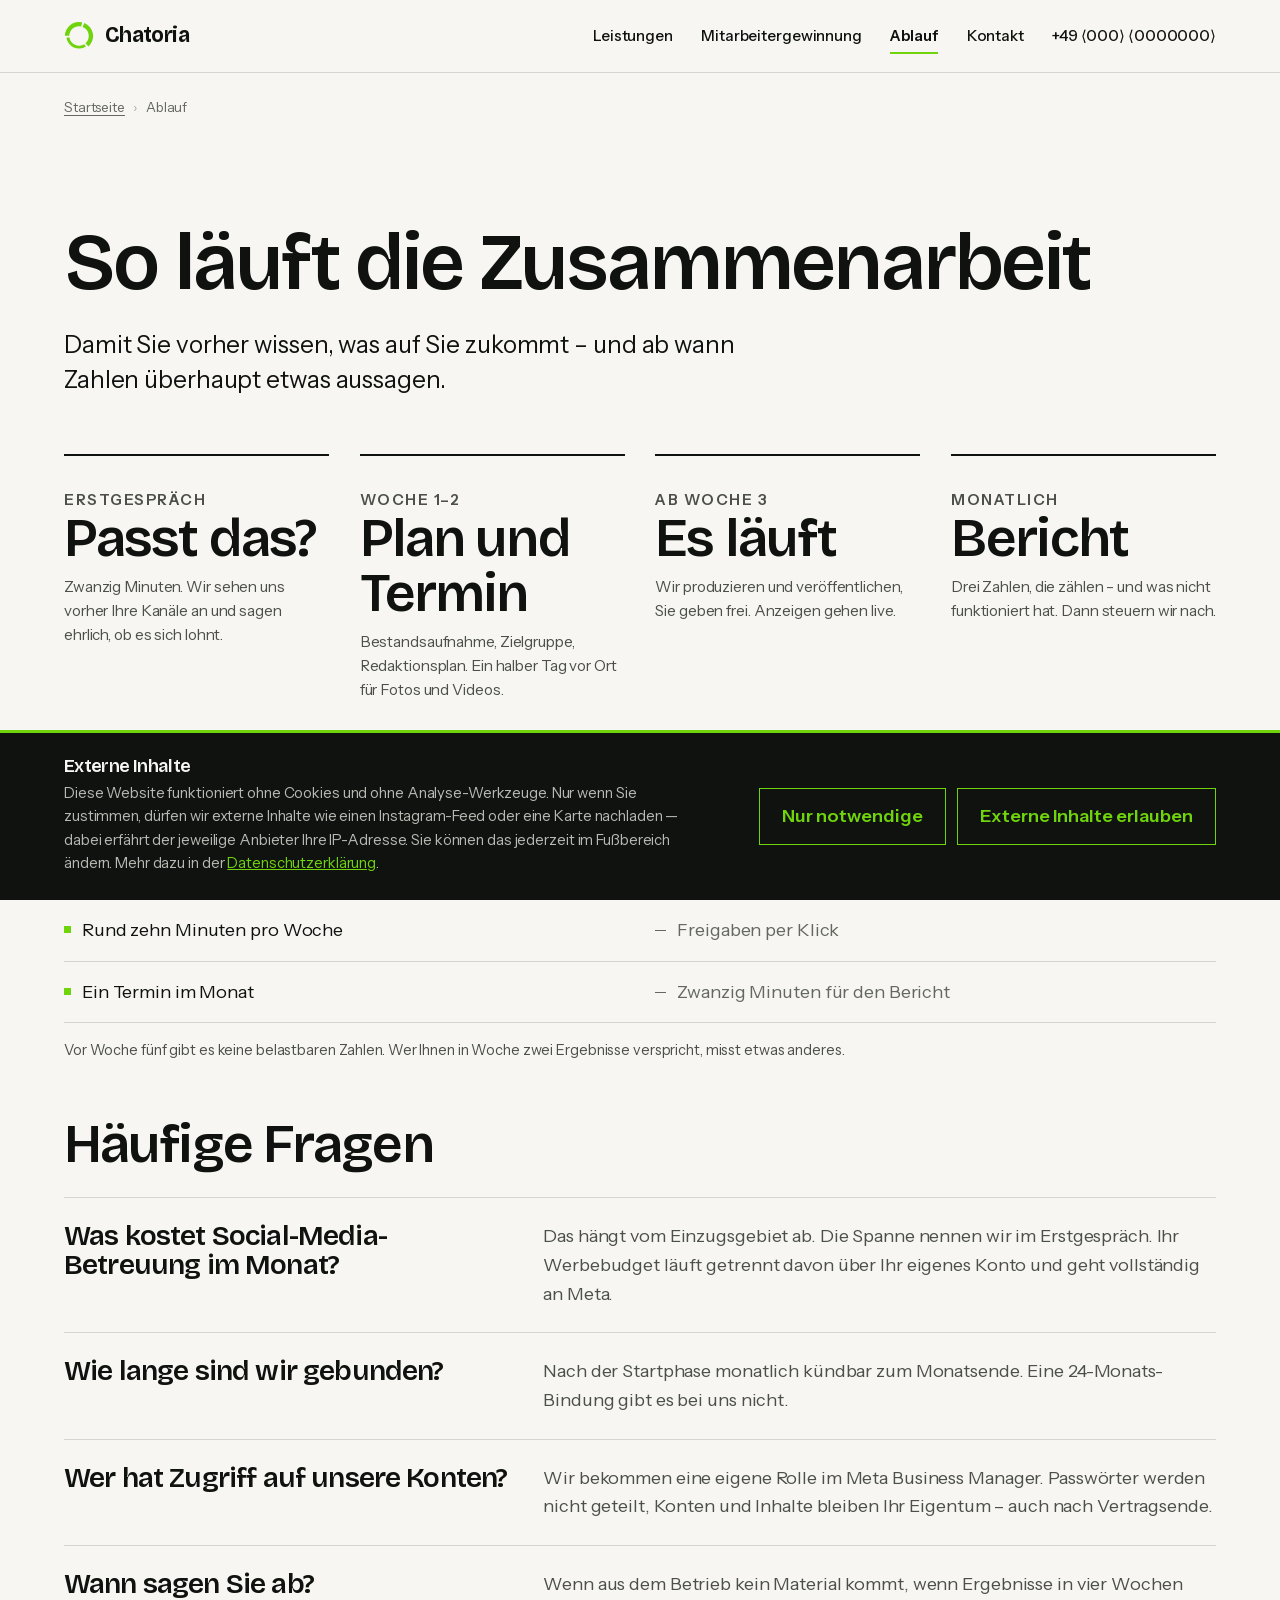
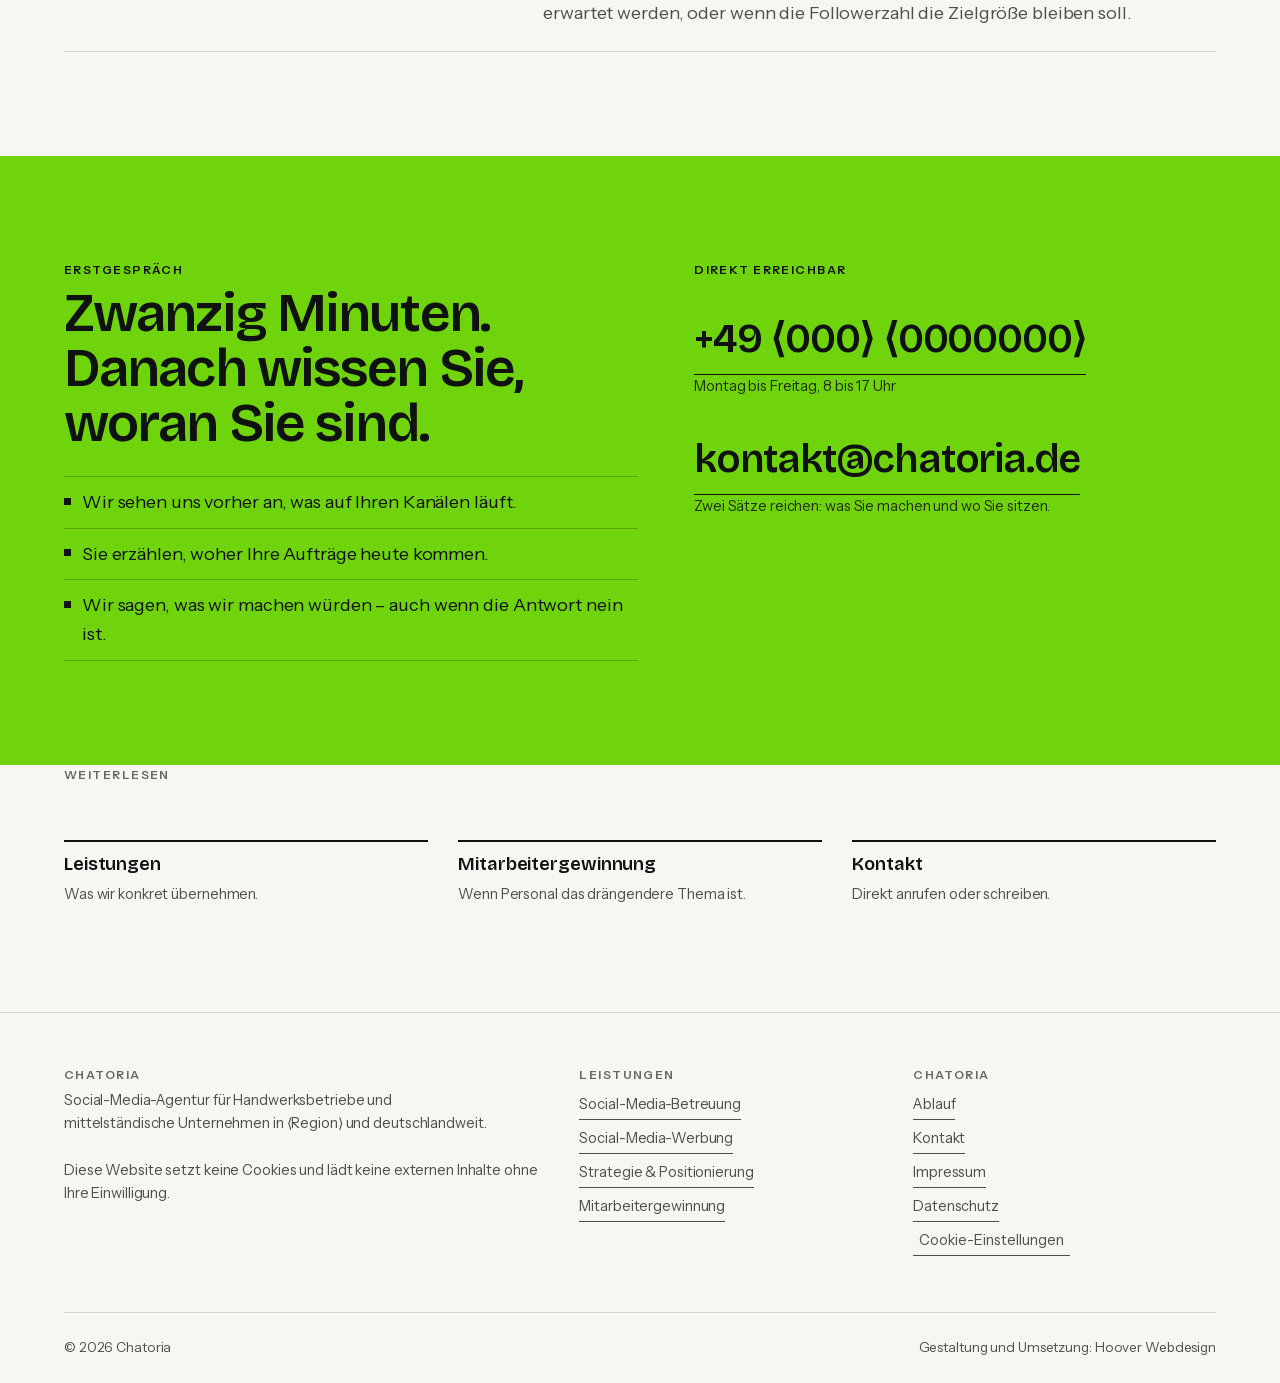
==== commit 857d5c70: "Demo-Stand 2026-08-23 19:19" ====
--- a/ablauf/index.html
+++ b/ablauf/index.html
@@ -6,8 +6,8 @@
 <meta http-equiv="Content-Security-Policy" content="default-src 'self'; script-src 'self'; style-src 'self'; img-src 'self' data:; font-src 'self'; connect-src 'none'; object-src 'none'; frame-src 'none'; base-uri 'self'; form-action 'self'">
 <meta name="referrer" content="strict-origin-when-cross-origin">
 
-<title>Ablauf der Zusammenarbeit | Chatoria</title>
-<meta name="description" content="So läuft die Zusammenarbeit mit Chatoria: Erstgespräch, Audit und Plan, Umsetzung, Monatsbericht. Ihr Aufwand liegt bei rund einer Stunde im Monat.">
+<title>Ablauf & Kosten der Social-Media-Betreuung | Chatoria</title>
+<meta name="description" content="Was Social-Media-Betreuung kostet und wie die Zusammenarbeit abläuft: Erstgespräch, Plan, Umsetzung, Monatsbericht. Ihr Aufwand: rund eine Stunde im Monat.">
 <link rel="canonical" href="https://www.chatoria.de/ablauf/">
 <meta name="robots" content="index, follow, max-image-preview:large">
 <meta name="theme-color" content="#F7F6F3">
@@ -16,7 +16,7 @@
 <meta property="og:locale" content="de_DE">
 <meta property="og:site_name" content="Chatoria">
 <meta property="og:title" content="So läuft die Zusammenarbeit">
-<meta property="og:description" content="So läuft die Zusammenarbeit mit Chatoria: Erstgespräch, Audit und Plan, Umsetzung, Monatsbericht. Ihr Aufwand liegt bei rund einer Stunde im Monat.">
+<meta property="og:description" content="Was Social-Media-Betreuung kostet und wie die Zusammenarbeit abläuft: Erstgespräch, Plan, Umsetzung, Monatsbericht. Ihr Aufwand: rund eine Stunde im Monat.">
 <meta property="og:url" content="https://www.chatoria.de/ablauf/">
 <meta property="og:image" content="https://www.chatoria.de/assets/img/og.png">
 <meta name="twitter:card" content="summary_large_image">
@@ -123,7 +123,7 @@
   <section class="liste">
     <h2>Häufige Fragen</h2>
     <div class="liste--nah">
-      <div class="frage"><h3>Was kostet das?</h3><p>Das hängt vom Einzugsgebiet ab. Die Spanne nennen wir im Erstgespräch. Ihr Werbebudget läuft getrennt davon über Ihr eigenes Konto und geht vollständig an Meta.</p></div>
+      <div class="frage"><h3>Was kostet Social-Media-Betreuung im Monat?</h3><p>Das hängt vom Einzugsgebiet ab. Die Spanne nennen wir im Erstgespräch. Ihr Werbebudget läuft getrennt davon über Ihr eigenes Konto und geht vollständig an Meta.</p></div>
       <div class="frage"><h3>Wie lange sind wir gebunden?</h3><p>Nach der Startphase monatlich kündbar zum Monatsende. Eine 24-Monats-Bindung gibt es bei uns nicht.</p></div>
       <div class="frage"><h3>Wer hat Zugriff auf unsere Konten?</h3><p>Wir bekommen eine eigene Rolle im Meta Business Manager. Passwörter werden nicht geteilt, Konten und Inhalte bleiben Ihr Eigentum – auch nach Vertragsende.</p></div>
       <div class="frage"><h3>Wann sagen Sie ab?</h3><p>Wenn aus dem Betrieb kein Material kommt, wenn Ergebnisse in vier Wochen erwartet werden, oder wenn die Followerzahl die Zielgröße bleiben soll.</p></div>
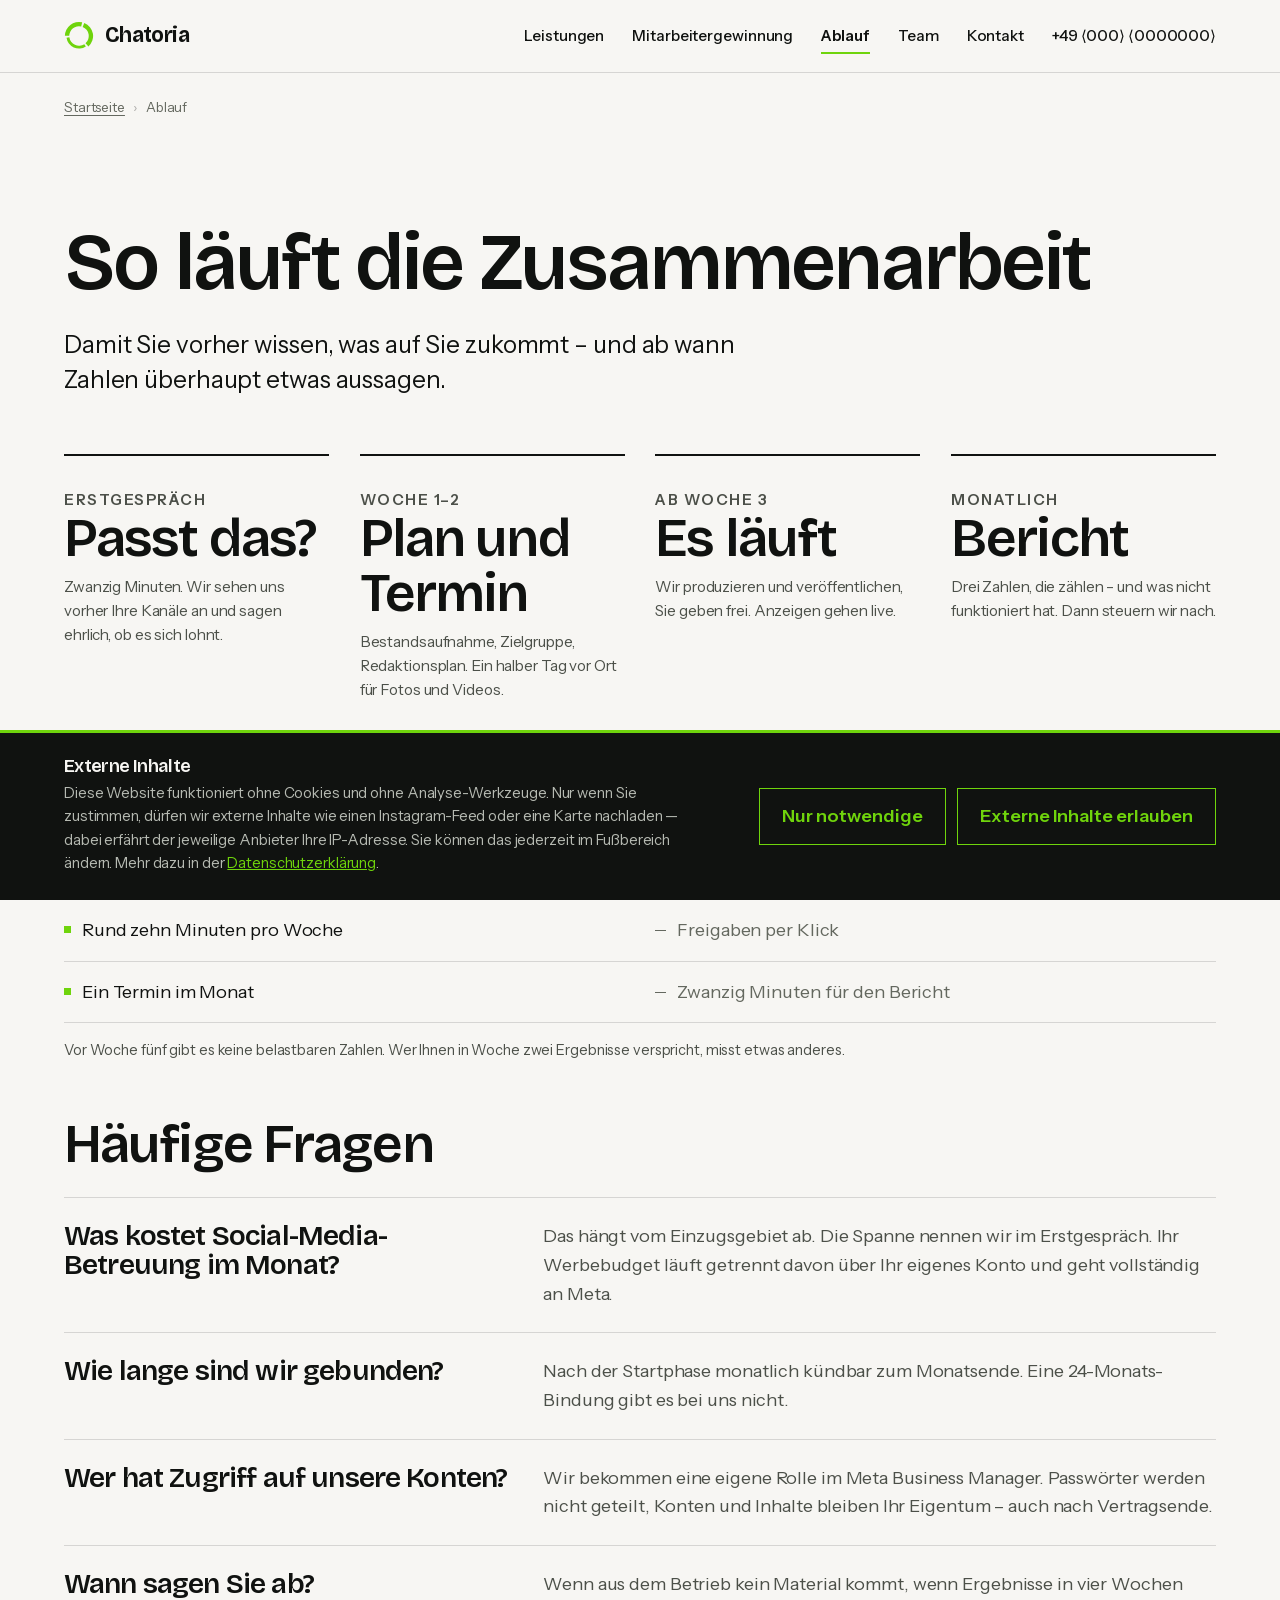
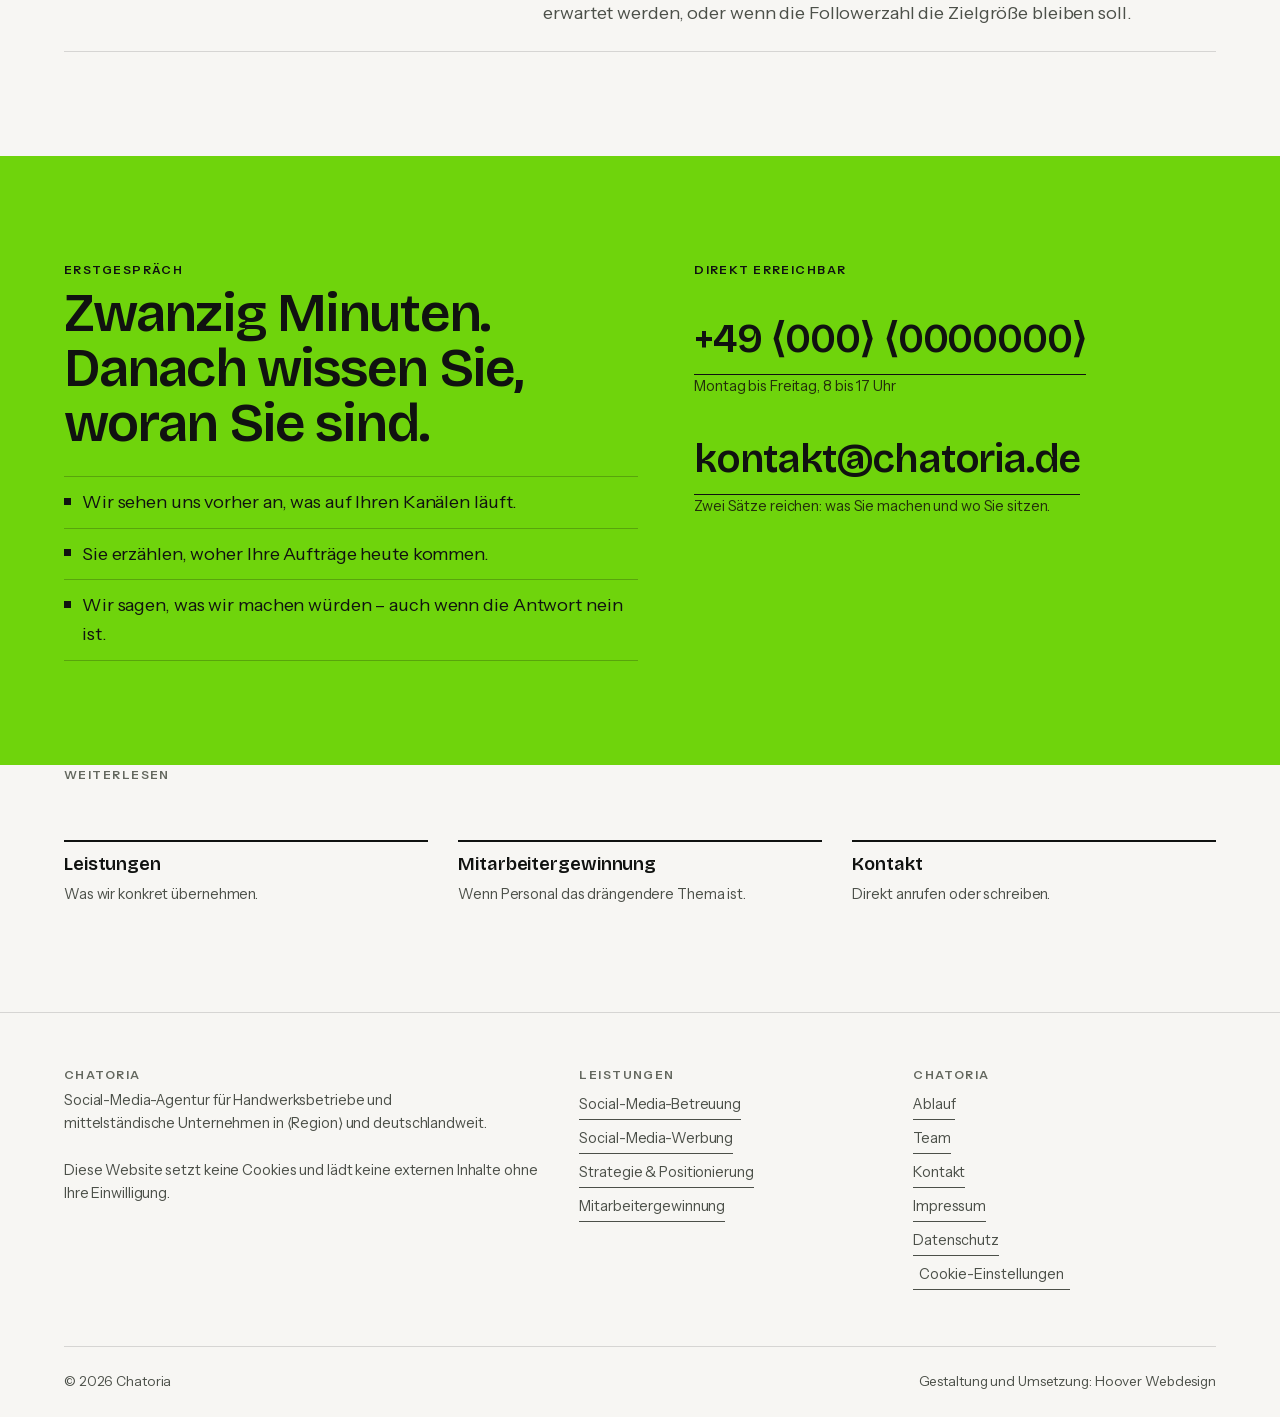
==== commit 14f620a6: "Demo-Stand 2026-08-23 19:57" ====
--- a/ablauf/index.html
+++ b/ablauf/index.html
@@ -6,7 +6,7 @@
 <meta http-equiv="Content-Security-Policy" content="default-src 'self'; script-src 'self'; style-src 'self'; img-src 'self' data:; font-src 'self'; connect-src 'none'; object-src 'none'; frame-src 'none'; base-uri 'self'; form-action 'self'">
 <meta name="referrer" content="strict-origin-when-cross-origin">
 
-<title>Ablauf & Kosten der Social-Media-Betreuung | Chatoria</title>
+<title>Ablauf &amp; Kosten der Social-Media-Betreuung | Chatoria</title>
 <meta name="description" content="Was Social-Media-Betreuung kostet und wie die Zusammenarbeit abläuft: Erstgespräch, Plan, Umsetzung, Monatsbericht. Ihr Aufwand: rund eine Stunde im Monat.">
 <link rel="canonical" href="https://www.chatoria.de/ablauf/">
 <meta name="robots" content="index, follow, max-image-preview:large">
@@ -70,6 +70,7 @@
       <a href="/leistungen/">Leistungen</a>
       <a href="/mitarbeitergewinnung/">Mitarbeitergewinnung</a>
       <a href="/ablauf/" aria-current="page">Ablauf</a>
+      <a href="/team/">Team</a>
       <a href="/kontakt/">Kontakt</a>
       <a class="nav__tel" href="tel:+490000000000">+49 ⟨000⟩ ⟨0000000⟩</a>
     </nav>
@@ -181,6 +182,7 @@
       <h2>Chatoria</h2>
       <ul class="klein">
         <li><a class="link" href="/ablauf/">Ablauf</a></li>
+        <li><a class="link" href="/team/">Team</a></li>
         <li><a class="link" href="/kontakt/">Kontakt</a></li>
         <li><a class="link" href="/impressum/">Impressum</a></li>
         <li><a class="link" href="/datenschutz/">Datenschutz</a></li>
--- a/assets/css/style.css
+++ b/assets/css/style.css
@@ -432,3 +432,49 @@
   body{ padding-bottom:52px; }
   .consent{ bottom:52px; }
 }
+
+/* ============================================================
+   Team
+   Keine runden Avatare mit Jobtitel darunter — das ist das
+   Muster jeder zweiten Agenturseite. Stattdessen ein Register
+   mit quadratischen Portraits und Durchwahl: Es macht das
+   Versprechen "feste Ansprechperson" sichtbar nachpruefbar.
+   ============================================================ */
+.person{
+  display:grid; grid-template-columns:132px 1fr minmax(0,24ch);
+  gap:var(--gap); align-items:start;
+  padding-block:var(--s3); border-top:1px solid var(--linie);
+}
+.person:last-of-type{ border-bottom:1px solid var(--linie); }
+.person__bild{
+  width:132px; aspect-ratio:1; background:var(--hell-2);
+  display:grid; place-items:center; overflow:hidden;
+}
+.person__bild img{ width:100%; height:100%; object-fit:cover; }
+.person__bild svg{ width:52px; height:52px; opacity:.28; fill:var(--tinte); }
+.person__rolle{
+  font-size:.75rem; font-weight:600; text-transform:uppercase;
+  letter-spacing:.12em; color:var(--gruen-tief);
+}
+.person h3{ margin-top:6px; }
+.person p{ margin-top:var(--s1); color:var(--tinte-2); max-width:46ch; }
+.person__kontakt{ border-left:2px solid var(--gruen); padding-left:14px; }
+.person__kontakt dt{
+  font-size:.72rem; font-weight:600; text-transform:uppercase;
+  letter-spacing:.1em; color:var(--tinte-3);
+}
+.person__kontakt dd{ margin:0 0 var(--s1) 0; font-weight:500; }
+
+.dunkel .person__bild{ background:rgba(247,246,243,.08); }
+.dunkel .person__bild svg{ fill:var(--hell); }
+.dunkel .person__rolle{ color:var(--gruen); }
+
+@media (max-width:900px){
+  .person{ grid-template-columns:96px 1fr; }
+  .person__bild{ width:96px; }
+  .person__kontakt{ grid-column:1 / -1; margin-top:var(--s2); }
+}
+@media (max-width:600px){
+  .person{ grid-template-columns:1fr; }
+  .person__bild{ width:120px; }
+}
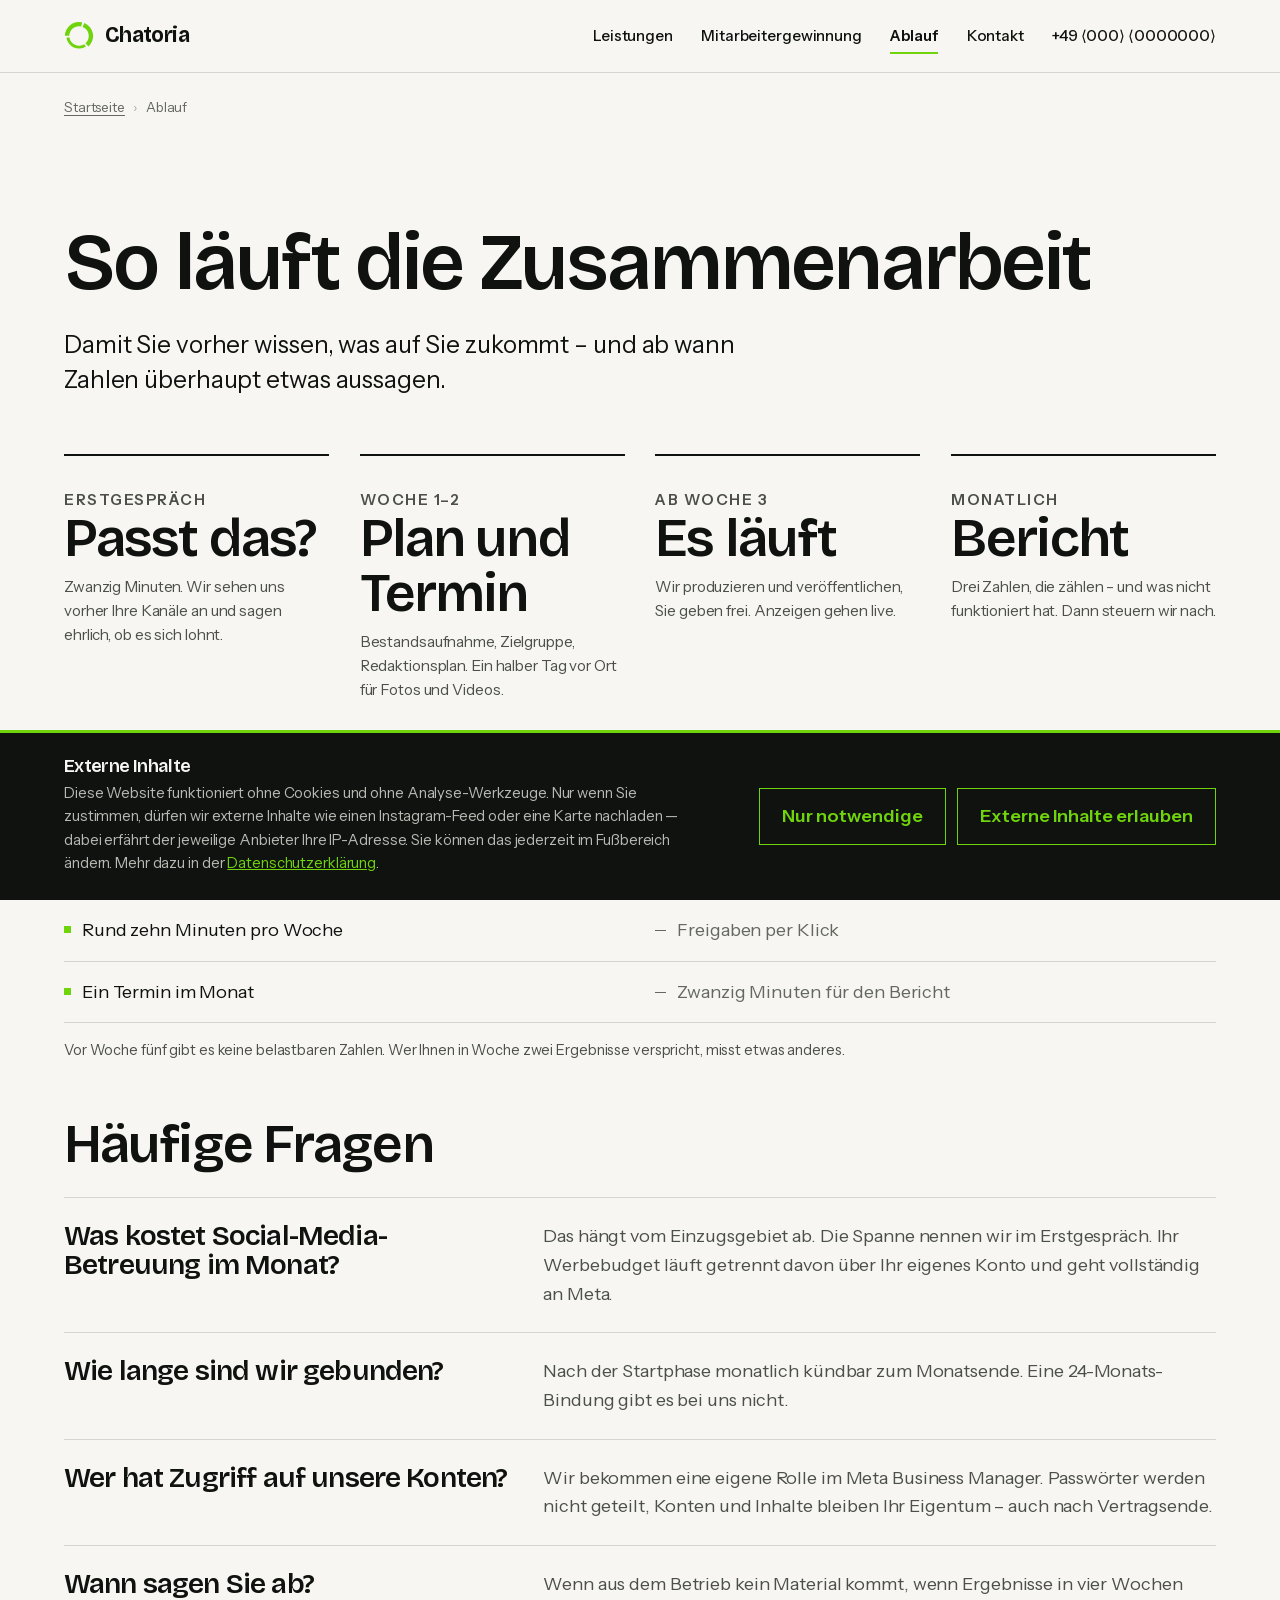
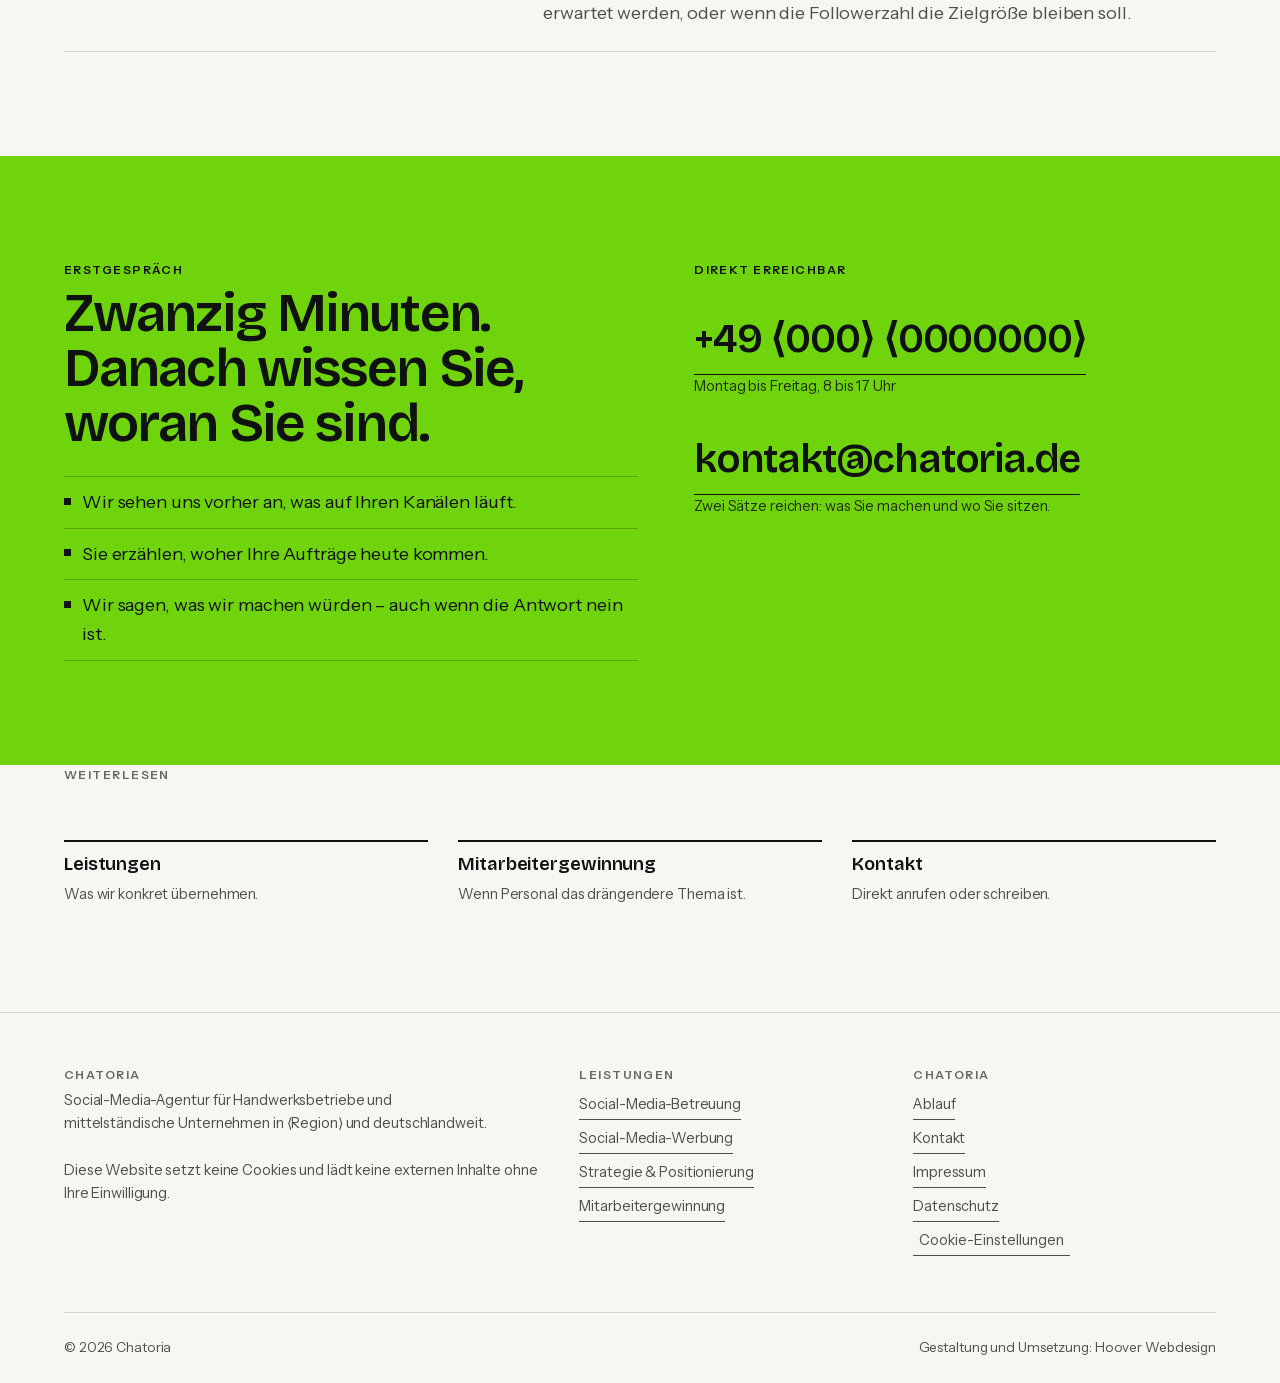
==== commit 44a8da65: "Demo-Stand 2026-08-23 19:59" ====
--- a/ablauf/index.html
+++ b/ablauf/index.html
@@ -70,7 +70,6 @@
       <a href="/leistungen/">Leistungen</a>
       <a href="/mitarbeitergewinnung/">Mitarbeitergewinnung</a>
       <a href="/ablauf/" aria-current="page">Ablauf</a>
-      <a href="/team/">Team</a>
       <a href="/kontakt/">Kontakt</a>
       <a class="nav__tel" href="tel:+490000000000">+49 ⟨000⟩ ⟨0000000⟩</a>
     </nav>
@@ -182,7 +181,6 @@
       <h2>Chatoria</h2>
       <ul class="klein">
         <li><a class="link" href="/ablauf/">Ablauf</a></li>
-        <li><a class="link" href="/team/">Team</a></li>
         <li><a class="link" href="/kontakt/">Kontakt</a></li>
         <li><a class="link" href="/impressum/">Impressum</a></li>
         <li><a class="link" href="/datenschutz/">Datenschutz</a></li>
--- a/assets/css/style.css
+++ b/assets/css/style.css
@@ -432,49 +432,3 @@
   body{ padding-bottom:52px; }
   .consent{ bottom:52px; }
 }
-
-/* ============================================================
-   Team
-   Keine runden Avatare mit Jobtitel darunter — das ist das
-   Muster jeder zweiten Agenturseite. Stattdessen ein Register
-   mit quadratischen Portraits und Durchwahl: Es macht das
-   Versprechen "feste Ansprechperson" sichtbar nachpruefbar.
-   ============================================================ */
-.person{
-  display:grid; grid-template-columns:132px 1fr minmax(0,24ch);
-  gap:var(--gap); align-items:start;
-  padding-block:var(--s3); border-top:1px solid var(--linie);
-}
-.person:last-of-type{ border-bottom:1px solid var(--linie); }
-.person__bild{
-  width:132px; aspect-ratio:1; background:var(--hell-2);
-  display:grid; place-items:center; overflow:hidden;
-}
-.person__bild img{ width:100%; height:100%; object-fit:cover; }
-.person__bild svg{ width:52px; height:52px; opacity:.28; fill:var(--tinte); }
-.person__rolle{
-  font-size:.75rem; font-weight:600; text-transform:uppercase;
-  letter-spacing:.12em; color:var(--gruen-tief);
-}
-.person h3{ margin-top:6px; }
-.person p{ margin-top:var(--s1); color:var(--tinte-2); max-width:46ch; }
-.person__kontakt{ border-left:2px solid var(--gruen); padding-left:14px; }
-.person__kontakt dt{
-  font-size:.72rem; font-weight:600; text-transform:uppercase;
-  letter-spacing:.1em; color:var(--tinte-3);
-}
-.person__kontakt dd{ margin:0 0 var(--s1) 0; font-weight:500; }
-
-.dunkel .person__bild{ background:rgba(247,246,243,.08); }
-.dunkel .person__bild svg{ fill:var(--hell); }
-.dunkel .person__rolle{ color:var(--gruen); }
-
-@media (max-width:900px){
-  .person{ grid-template-columns:96px 1fr; }
-  .person__bild{ width:96px; }
-  .person__kontakt{ grid-column:1 / -1; margin-top:var(--s2); }
-}
-@media (max-width:600px){
-  .person{ grid-template-columns:1fr; }
-  .person__bild{ width:120px; }
-}
